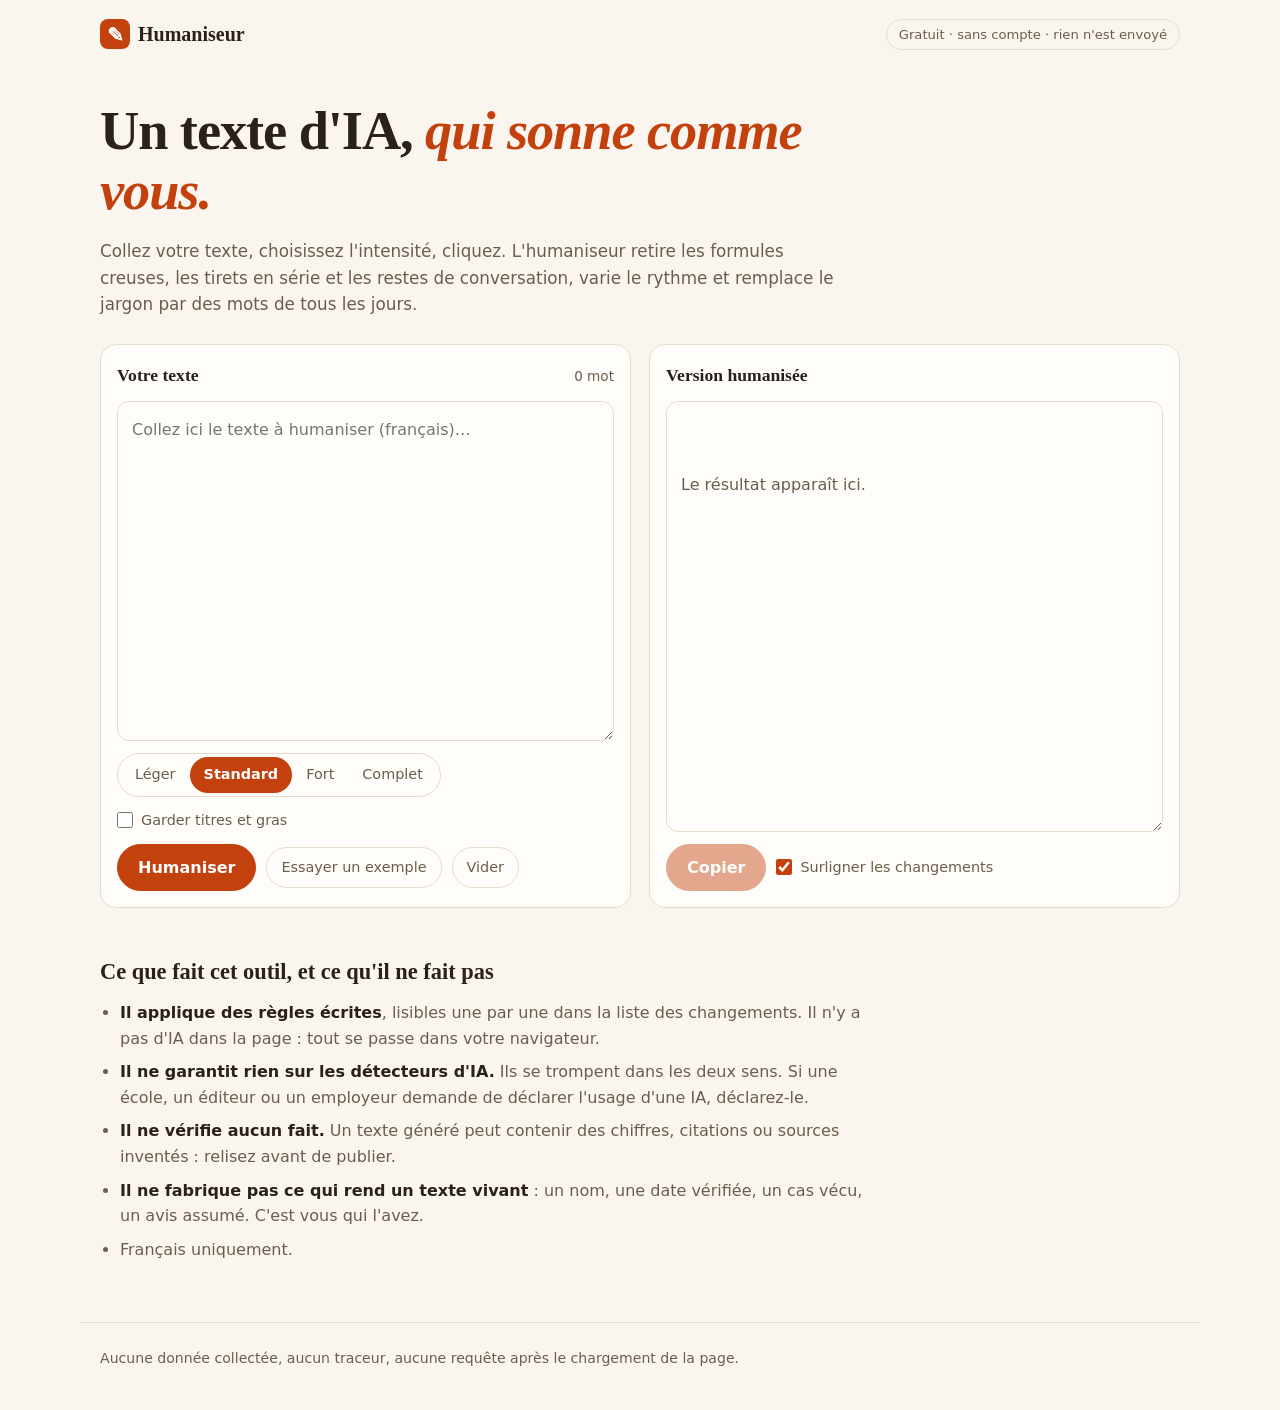
==== index.html @ 80a45245 "Humaniseur de texte : site autonome Co-Authored-By: Claude Sonnet 5.5 <noreply@anthropic.com> Claude" ====
<!DOCTYPE html>
<html lang="fr">
<head>
<meta charset="utf-8">
<meta name="viewport" content="width=device-width, initial-scale=1">
<title>Humaniseur de texte — rend un texte d'IA plus naturel</title>
<meta name="description" content="Collez un texte écrit par une IA et obtenez une version plus naturelle : formules creuses, tirets, rythme, vocabulaire. Gratuit, sans compte, rien n'est envoyé.">
<meta name="color-scheme" content="light dark">
<link rel="icon" href="data:image/svg+xml,%3Csvg xmlns='http://www.w3.org/2000/svg' viewBox='0 0 32 32'%3E%3Crect width='32' height='32' rx='8' fill='%23c2410c'/%3E%3Cpath d='M9 23l1-4 9-9a2 2 0 0 1 3 3l-9 9z' fill='none' stroke='%23fff' stroke-width='2' stroke-linejoin='round'/%3E%3C/svg%3E">
<link rel="stylesheet" href="style.css">
</head>
<body>
<header class="haut">
  <span class="logo"><i aria-hidden="true">✎</i> Humaniseur</span>
  <span class="badge">Gratuit · sans compte · rien n'est envoyé</span>
</header>

<main>
  <section class="intro">
    <h1>Un texte d'IA, <em>qui sonne comme vous.</em></h1>
    <p>Collez votre texte, choisissez l'intensité, cliquez. L'humaniseur retire les formules creuses,
       les tirets en série et les restes de conversation, varie le rythme et remplace le jargon par des mots de tous les jours.</p>
  </section>

  <section class="atelier" aria-label="Atelier">
    <div class="volet">
      <div class="volet-tete">
        <label for="entree">Votre texte</label>
        <span class="compte" id="compte-entree">0 mot</span>
      </div>
      <textarea id="entree" spellcheck="false" placeholder="Collez ici le texte à humaniser (français)…"></textarea>
      <div class="commandes">
        <div class="segments" role="radiogroup" aria-label="Intensité">
          <label><input type="radio" name="niveau" value="leger"><span>Léger</span></label>
          <label><input type="radio" name="niveau" value="standard" checked><span>Standard</span></label>
          <label><input type="radio" name="niveau" value="fort"><span>Fort</span></label>
          <label><input type="radio" name="niveau" value="complet"><span>Complet</span></label>
        </div>
        <label class="case"><input type="checkbox" id="forme"><span>Garder titres et gras</span></label>
      </div>
      <div class="actions">
        <button type="button" class="principal" id="go">Humaniser</button>
        <button type="button" class="discret" id="exemple">Essayer un exemple</button>
        <button type="button" class="discret" id="vider">Vider</button>
      </div>
    </div>

    <div class="volet sortie-volet" id="volet-sortie" aria-live="polite">
      <div class="volet-tete">
        <h2 id="titre-sortie">Version humanisée</h2>
        <span class="compte" id="compte-sortie"></span>
      </div>
      <div id="sortie" class="sortie" tabindex="0" aria-labelledby="titre-sortie">
        <p class="vide">Le résultat apparaît ici.</p>
      </div>
      <div class="actions">
        <button type="button" class="principal" id="copier" disabled>Copier</button>
        <label class="case"><input type="checkbox" id="surligner" checked><span>Surligner les changements</span></label>
      </div>
    </div>
  </section>

  <section id="details" hidden>
    <ul class="chiffres" id="chiffres"></ul>
    <h2 id="titre-modifs" class="titre-section">Changements</h2>
    <p class="aide">Décochez un changement pour le refuser : le texte se met à jour.</p>
    <div id="modifs"></div>
    <div id="signaux-bloc" hidden>
      <h2 class="titre-section">Ce que seul vous pouvez ajouter</h2>
      <p class="aide">Repéré, mais pas réécrit : il y faut du fond que l'outil n'a pas.</p>
      <div id="signaux" class="signaux"></div>
    </div>
  </section>

  <section class="honnete">
    <h2>Ce que fait cet outil, et ce qu'il ne fait pas</h2>
    <ul>
      <li><b>Il applique des règles écrites</b>, lisibles une par une dans la liste des changements. Il n'y a pas d'IA dans la page : tout se passe dans votre navigateur.</li>
      <li><b>Il ne garantit rien sur les détecteurs d'IA.</b> Ils se trompent dans les deux sens. Si une école, un éditeur ou un employeur demande de déclarer l'usage d'une IA, déclarez-le.</li>
      <li><b>Il ne vérifie aucun fait.</b> Un texte généré peut contenir des chiffres, citations ou sources inventés : relisez avant de publier.</li>
      <li><b>Il ne fabrique pas ce qui rend un texte vivant</b> : un nom, une date vérifiée, un cas vécu, un avis assumé. C'est vous qui l'avez.</li>
      <li>Français uniquement.</li>
    </ul>
  </section>
</main>

<footer class="pied">
  <p>Aucune donnée collectée, aucun traceur, aucune requête après le chargement de la page.</p>
</footer>
<script src="moteur.js"></script>
<script src="app.js"></script>
</body>
</html>
---- style.css ----
:root {
  --fond: #faf6ef; --carte: #fffdf9; --bord: #e6dccb; --texte: #2a2118; --doux: #6b5d4d;
  --accent: #c2410c; --accent-fonce: #9a3412; --encre-accent: #ffffff; --surlign: #fde5c8;
  --ok: #2f6f3e; --ko: #a32a1f;
  --serif: "Iowan Old Style", "Palatino Linotype", Palatino, Georgia, "Times New Roman", serif;
  --sans: ui-sans-serif, system-ui, -apple-system, "Segoe UI", Roboto, Arial, sans-serif;
}
@media (prefers-color-scheme: dark) {
  :root { --fond: #17130f; --carte: #1f1a14; --bord: #3a3026; --texte: #f1e9dd; --doux: #b3a592;
    --accent: #f08a4b; --accent-fonce: #f6a56f; --encre-accent: #1b1007; --surlign: #4a2e17; --ok: #7fcf91; --ko: #f28b82; }
}
* { box-sizing: border-box; margin: 0; }
[hidden] { display: none !important; }
body { background: var(--fond); color: var(--texte); font: 16px/1.6 var(--sans); }
.haut { max-width: 1120px; margin: 0 auto; padding: 18px 20px; display: flex; justify-content: space-between; align-items: center; gap: 12px; flex-wrap: wrap; }
.logo { font-family: var(--serif); font-weight: 700; font-size: 1.25rem; display: flex; align-items: center; gap: 8px; }
.logo i { display: grid; place-items: center; width: 30px; height: 30px; border-radius: 8px; background: var(--accent); color: var(--encre-accent); font-style: normal; }
.badge { font-size: .82rem; color: var(--doux); border: 1px solid var(--bord); border-radius: 99px; padding: 4px 12px; }
main { max-width: 1120px; margin: 0 auto; padding: 0 20px 60px; }
.intro { padding: 34px 0 26px; max-width: 46rem; }
h1 { font-family: var(--serif); font-size: clamp(2rem, 5.4vw, 3.4rem); line-height: 1.1; letter-spacing: -.02em; }
h1 em { color: var(--accent); }
.intro p { margin-top: 16px; color: var(--doux); font-size: 1.05rem; }
.atelier { display: grid; grid-template-columns: repeat(2, minmax(0, 1fr)); gap: 18px; }
.volet { background: var(--carte); border: 1px solid var(--bord); border-radius: 16px; padding: 16px; display: flex; flex-direction: column; gap: 12px; min-width: 0; }
.volet-tete { display: flex; justify-content: space-between; align-items: baseline; gap: 10px; }
.volet-tete label, .volet-tete h2 { font-family: var(--serif); font-size: 1.1rem; font-weight: 700; }
.compte { color: var(--doux); font-size: .85rem; }
textarea, .sortie { width: 100%; min-height: 340px; flex: 1; font: inherit; line-height: 1.7; color: var(--texte); background: transparent; border: 1px solid var(--bord); border-radius: 12px; padding: 14px; resize: vertical; overflow-wrap: break-word; }
.sortie { white-space: pre-wrap; overflow: auto; max-height: 520px; }
textarea:focus-visible, .sortie:focus-visible, button:focus-visible, input:focus-visible + span { outline: 2px solid var(--accent); outline-offset: 2px; }
.vide { color: var(--doux); white-space: normal; }
mark { background: var(--surlign); color: inherit; border-radius: 4px; padding: 0 2px; }
.commandes { display: flex; flex-wrap: wrap; gap: 12px; align-items: center; justify-content: space-between; }
.segments { display: inline-flex; border: 1px solid var(--bord); border-radius: 99px; padding: 3px; flex-wrap: wrap; }
.segments label { cursor: pointer; }
.segments input { position: absolute; opacity: 0; pointer-events: none; }
.segments span { display: block; padding: 6px 14px; border-radius: 99px; font-size: .9rem; color: var(--doux); }
.segments input:checked + span { background: var(--accent); color: var(--encre-accent); font-weight: 600; }
.segments input:focus-visible + span { outline: 2px solid var(--accent); outline-offset: 2px; }
.case { display: inline-flex; gap: 8px; align-items: center; font-size: .9rem; color: var(--doux); cursor: pointer; }
.case input { accent-color: var(--accent); width: 16px; height: 16px; }
.actions { display: flex; flex-wrap: wrap; gap: 10px; align-items: center; }
button { font: inherit; cursor: pointer; border-radius: 99px; padding: 10px 20px; border: 1px solid var(--bord); background: transparent; color: var(--texte); }
button.principal { background: var(--accent); border-color: var(--accent); color: var(--encre-accent); font-weight: 700; }
button.principal:hover:not(:disabled) { background: var(--accent-fonce); border-color: var(--accent-fonce); }
button:disabled { opacity: .45; cursor: not-allowed; }
button.discret { color: var(--doux); padding: 8px 14px; font-size: .9rem; }
button.discret:hover { color: var(--texte); border-color: var(--doux); }
#details { margin-top: 34px; }
.chiffres { list-style: none; padding: 0; display: grid; grid-template-columns: repeat(auto-fill, minmax(210px, 1fr)); gap: 10px; }
.chiffres li { background: var(--carte); border: 1px solid var(--bord); border-radius: 12px; padding: 12px 14px; display: grid; gap: 2px; }
.chiffres small { color: var(--doux); font-size: .8rem; }
.chiffres b { font-family: var(--serif); font-size: 1.3rem; }
.titre-section { font-family: var(--serif); font-size: 1.4rem; margin-top: 30px; }
.aide { color: var(--doux); font-size: .92rem; margin: 4px 0 12px; }
details.groupe { background: var(--carte); border: 1px solid var(--bord); border-radius: 12px; margin-bottom: 10px; }
details.groupe summary { cursor: pointer; padding: 12px 14px; font-weight: 600; display: flex; gap: 10px; align-items: center; }
details.groupe summary span { font-size: .78rem; background: var(--surlign); border-radius: 99px; padding: 1px 9px; }
details.groupe ul { list-style: none; padding: 0 0 6px; }
details.groupe li { padding: 10px 14px; border-top: 1px solid var(--bord); display: grid; gap: 3px; }
details.groupe label { display: flex; gap: 10px; align-items: flex-start; cursor: pointer; overflow-wrap: anywhere; }
details.groupe input { accent-color: var(--accent); width: 16px; height: 16px; margin-top: .3em; flex: none; }
del { color: var(--ko); } ins { color: var(--ok); text-decoration: none; font-weight: 600; }
.pourquoi { padding-left: 26px; font-size: .82rem; color: var(--doux); }
.signaux { display: grid; grid-template-columns: repeat(auto-fill, minmax(260px, 1fr)); gap: 12px; }
.signaux article { background: var(--carte); border: 1px solid var(--bord); border-left: 4px solid var(--accent); border-radius: 12px; padding: 12px 14px; }
.signaux h3 { font-size: .98rem; } .signaux blockquote { font-style: italic; color: var(--doux); font-size: .88rem; margin: 6px 0; }
.signaux p { font-size: .9rem; color: var(--doux); }
.honnete { margin-top: 46px; max-width: 48rem; }
.honnete h2 { font-family: var(--serif); font-size: 1.4rem; margin-bottom: 10px; }
.honnete ul { padding-left: 20px; display: grid; gap: 8px; color: var(--doux); }
.honnete b { color: var(--texte); }
.pied { max-width: 1120px; margin: 0 auto; padding: 24px 20px 40px; color: var(--doux); font-size: .88rem; border-top: 1px solid var(--bord); }
@media (max-width: 820px) { .atelier { grid-template-columns: minmax(0, 1fr); } textarea, .sortie { min-height: 220px; } }
@media (prefers-reduced-motion: reduce) { * { transition: none !important; } }
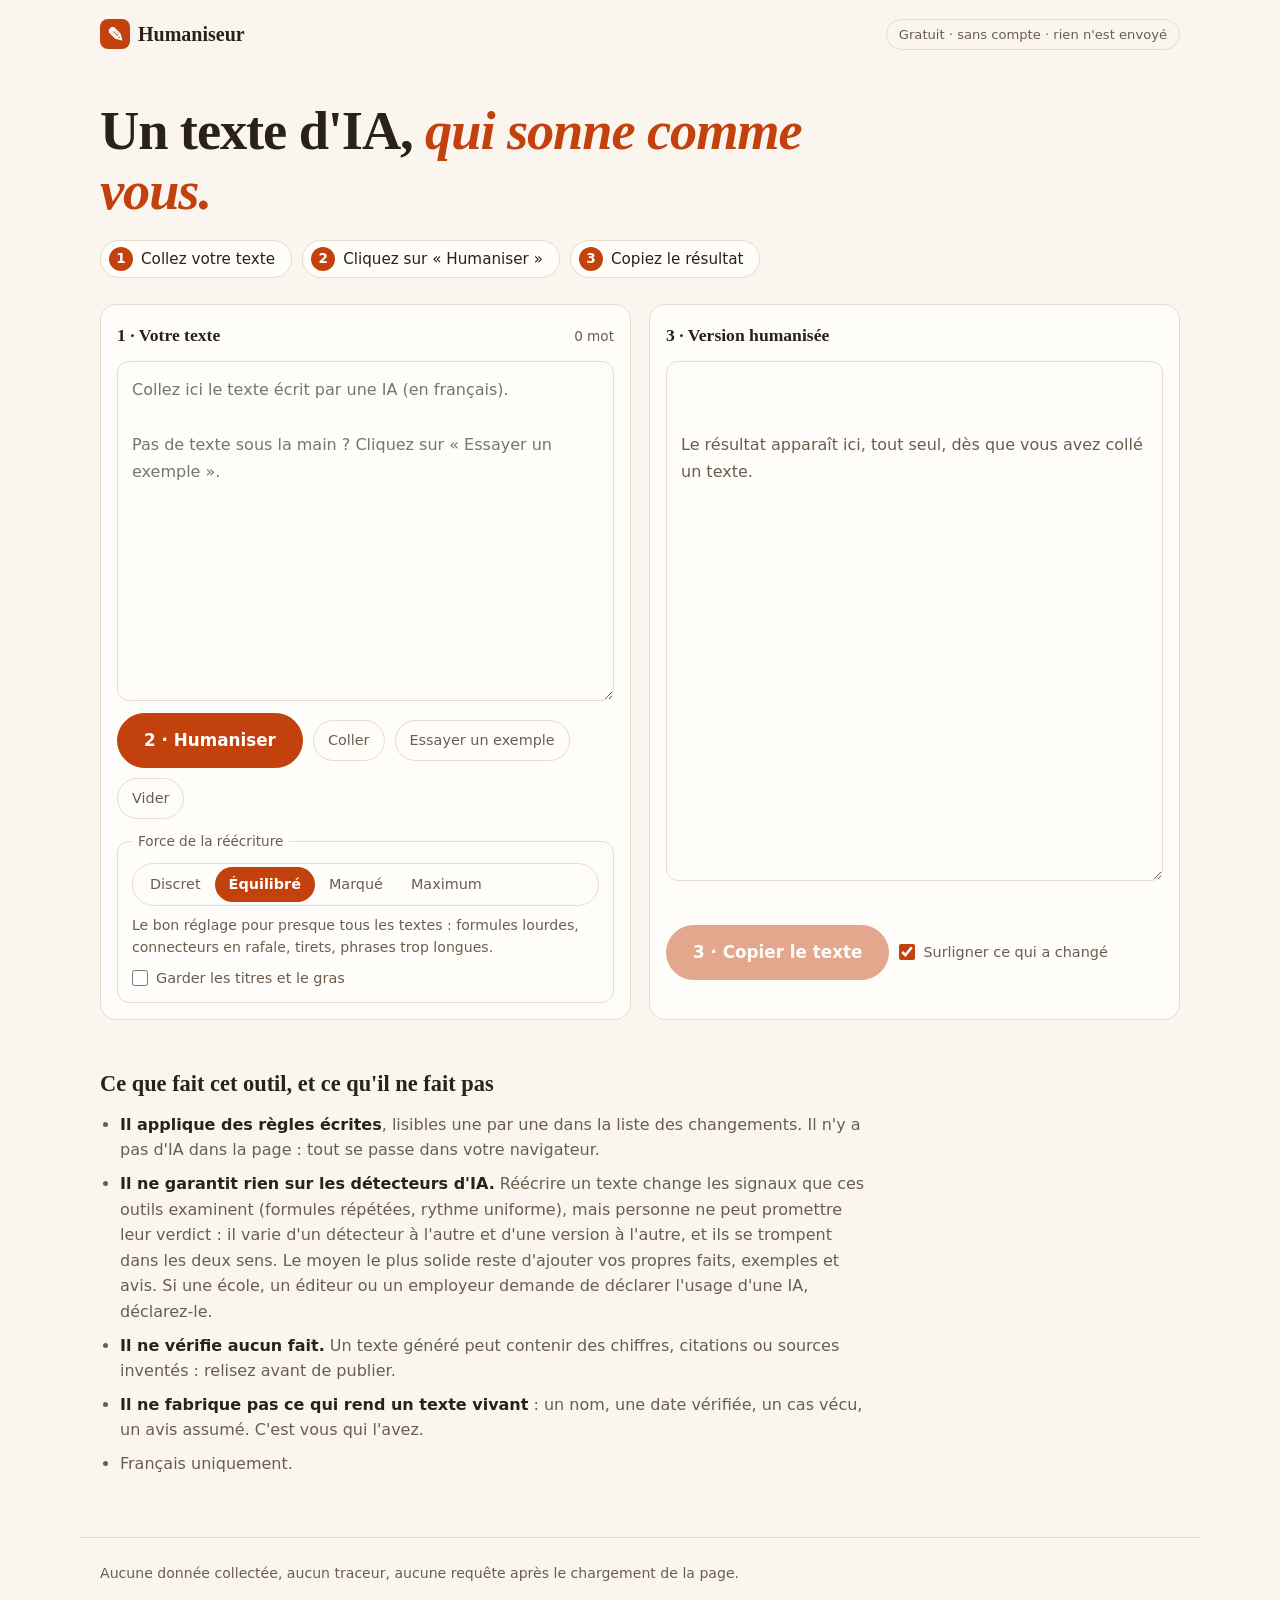
==== commit fc8bf363: "Parcours en trois gestes : coller, humaniser, copier Résultat automatique au collage et après une pa" ====
--- a/index.html
+++ b/index.html
@@ -18,65 +18,72 @@
 <main>
   <section class="intro">
     <h1>Un texte d'IA, <em>qui sonne comme vous.</em></h1>
-    <p>Collez votre texte, choisissez l'intensité, cliquez. L'humaniseur retire les formules creuses,
-       les tirets en série et les restes de conversation, varie le rythme et remplace le jargon par des mots de tous les jours.</p>
+    <ol class="etapes" aria-label="Mode d'emploi">
+      <li><b>1</b> Collez votre texte</li>
+      <li><b>2</b> Cliquez sur « Humaniser »</li>
+      <li><b>3</b> Copiez le résultat</li>
+    </ol>
   </section>
 
   <section class="atelier" aria-label="Atelier">
     <div class="volet">
       <div class="volet-tete">
-        <label for="entree">Votre texte</label>
+        <label for="entree">1 · Votre texte</label>
         <span class="compte" id="compte-entree">0 mot</span>
       </div>
-      <textarea id="entree" spellcheck="false" placeholder="Collez ici le texte à humaniser (français)…"></textarea>
-      <div class="commandes">
-        <div class="segments" role="radiogroup" aria-label="Intensité">
-          <label><input type="radio" name="niveau" value="leger"><span>Léger</span></label>
-          <label><input type="radio" name="niveau" value="standard" checked><span>Standard</span></label>
-          <label><input type="radio" name="niveau" value="fort"><span>Fort</span></label>
-          <label><input type="radio" name="niveau" value="complet"><span>Complet</span></label>
-        </div>
-        <label class="case"><input type="checkbox" id="forme"><span>Garder titres et gras</span></label>
-      </div>
+      <textarea id="entree" spellcheck="false" placeholder="Collez ici le texte écrit par une IA (en français).&#10;&#10;Pas de texte sous la main ? Cliquez sur « Essayer un exemple »."></textarea>
       <div class="actions">
-        <button type="button" class="principal" id="go">Humaniser</button>
+        <button type="button" class="principal gros" id="go">2 · Humaniser</button>
+        <button type="button" class="discret" id="coller">Coller</button>
         <button type="button" class="discret" id="exemple">Essayer un exemple</button>
         <button type="button" class="discret" id="vider">Vider</button>
       </div>
+      <fieldset class="force">
+        <legend>Force de la réécriture</legend>
+        <div class="segments" role="radiogroup" aria-label="Force de la réécriture">
+          <label><input type="radio" name="niveau" value="leger"><span>Discret</span></label>
+          <label><input type="radio" name="niveau" value="standard" checked><span>Équilibré</span></label>
+          <label><input type="radio" name="niveau" value="fort"><span>Marqué</span></label>
+          <label><input type="radio" name="niveau" value="complet"><span>Maximum</span></label>
+        </div>
+        <p class="legende" id="legende-force"></p>
+        <label class="case"><input type="checkbox" id="forme"><span>Garder les titres et le gras</span></label>
+      </fieldset>
     </div>
 
     <div class="volet sortie-volet" id="volet-sortie" aria-live="polite">
       <div class="volet-tete">
-        <h2 id="titre-sortie">Version humanisée</h2>
+        <h2 id="titre-sortie">3 · Version humanisée</h2>
         <span class="compte" id="compte-sortie"></span>
       </div>
       <div id="sortie" class="sortie" tabindex="0" aria-labelledby="titre-sortie">
-        <p class="vide">Le résultat apparaît ici.</p>
+        <p class="vide">Le résultat apparaît ici, tout seul, dès que vous avez collé un texte.</p>
       </div>
+      <p class="resume" id="resume"></p>
       <div class="actions">
-        <button type="button" class="principal" id="copier" disabled>Copier</button>
-        <label class="case"><input type="checkbox" id="surligner" checked><span>Surligner les changements</span></label>
+        <button type="button" class="principal gros" id="copier" disabled>3 · Copier le texte</button>
+        <label class="case"><input type="checkbox" id="surligner" checked><span>Surligner ce qui a changé</span></label>
       </div>
     </div>
   </section>
 
-  <section id="details" hidden>
+  <details id="details" class="plus" hidden>
+    <summary id="titre-modifs">Voir ce qui a changé</summary>
+    <p class="aide">Un changement ne vous plaît pas ? Décochez-le : le texte se met à jour.</p>
+    <div id="modifs"></div>
     <ul class="chiffres" id="chiffres"></ul>
-    <h2 id="titre-modifs" class="titre-section">Changements</h2>
-    <p class="aide">Décochez un changement pour le refuser : le texte se met à jour.</p>
-    <div id="modifs"></div>
     <div id="signaux-bloc" hidden>
-      <h2 class="titre-section">Ce que seul vous pouvez ajouter</h2>
-      <p class="aide">Repéré, mais pas réécrit : il y faut du fond que l'outil n'a pas.</p>
+      <h2 class="titre-section">À ajouter vous-même</h2>
+      <p class="aide">Repéré mais pas réécrit : il y faut du fond que l'outil n'a pas.</p>
       <div id="signaux" class="signaux"></div>
     </div>
-  </section>
+  </details>
 
   <section class="honnete">
     <h2>Ce que fait cet outil, et ce qu'il ne fait pas</h2>
     <ul>
       <li><b>Il applique des règles écrites</b>, lisibles une par une dans la liste des changements. Il n'y a pas d'IA dans la page : tout se passe dans votre navigateur.</li>
-      <li><b>Il ne garantit rien sur les détecteurs d'IA.</b> Ils se trompent dans les deux sens. Si une école, un éditeur ou un employeur demande de déclarer l'usage d'une IA, déclarez-le.</li>
+      <li><b>Il ne garantit rien sur les détecteurs d'IA.</b> Réécrire un texte change les signaux que ces outils examinent (formules répétées, rythme uniforme), mais personne ne peut promettre leur verdict : il varie d'un détecteur à l'autre et d'une version à l'autre, et ils se trompent dans les deux sens. Le moyen le plus solide reste d'ajouter vos propres faits, exemples et avis. Si une école, un éditeur ou un employeur demande de déclarer l'usage d'une IA, déclarez-le.</li>
       <li><b>Il ne vérifie aucun fait.</b> Un texte généré peut contenir des chiffres, citations ou sources inventés : relisez avant de publier.</li>
       <li><b>Il ne fabrique pas ce qui rend un texte vivant</b> : un nom, une date vérifiée, un cas vécu, un avis assumé. C'est vous qui l'avez.</li>
       <li>Français uniquement.</li>
--- a/style.css
+++ b/style.css
@@ -74,3 +74,15 @@
 .pied { max-width: 1120px; margin: 0 auto; padding: 24px 20px 40px; color: var(--doux); font-size: .88rem; border-top: 1px solid var(--bord); }
 @media (max-width: 820px) { .atelier { grid-template-columns: minmax(0, 1fr); } textarea, .sortie { min-height: 220px; } }
 @media (prefers-reduced-motion: reduce) { * { transition: none !important; } }
+
+.etapes { list-style: none; padding: 0; margin-top: 18px; display: flex; flex-wrap: wrap; gap: 10px; }
+.etapes li { display: flex; align-items: center; gap: 8px; background: var(--carte); border: 1px solid var(--bord); border-radius: 99px; padding: 6px 16px 6px 8px; font-size: .95rem; }
+.etapes b { display: grid; place-items: center; width: 24px; height: 24px; border-radius: 50%; background: var(--accent); color: var(--encre-accent); font-size: .85rem; }
+button.gros { padding: 13px 26px; font-size: 1.05rem; }
+.force { border: 1px solid var(--bord); border-radius: 12px; padding: 10px 14px 12px; display: grid; gap: 8px; min-width: 0; }
+.force legend { padding: 0 6px; font-size: .85rem; color: var(--doux); }
+.legende { font-size: .88rem; color: var(--doux); min-height: 1.4em; }
+.resume { font-size: .88rem; color: var(--doux); min-height: 1.4em; }
+details.plus { margin-top: 26px; background: var(--carte); border: 1px solid var(--bord); border-radius: 14px; padding: 4px 16px 16px; }
+details.plus > summary { cursor: pointer; padding: 12px 0; font-weight: 700; font-family: var(--serif); font-size: 1.1rem; }
+details.plus .chiffres { margin-top: 16px; }
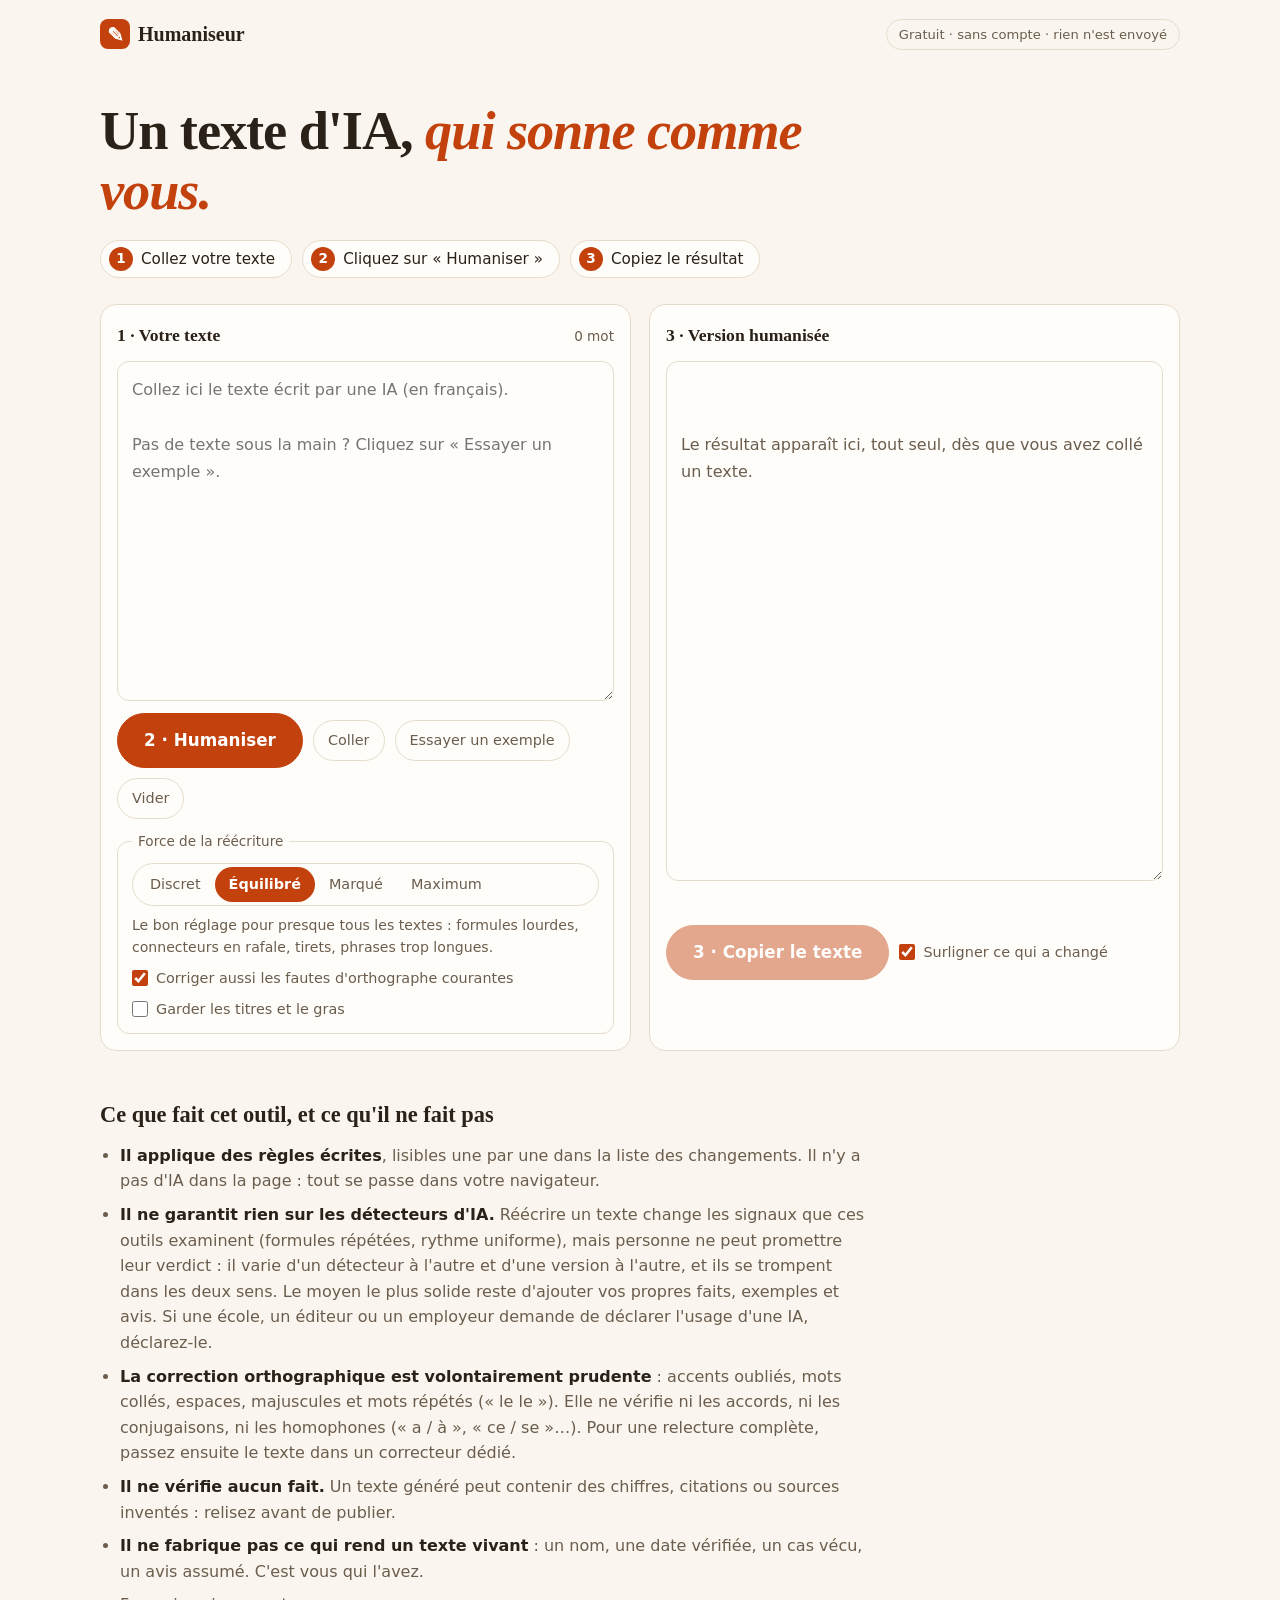
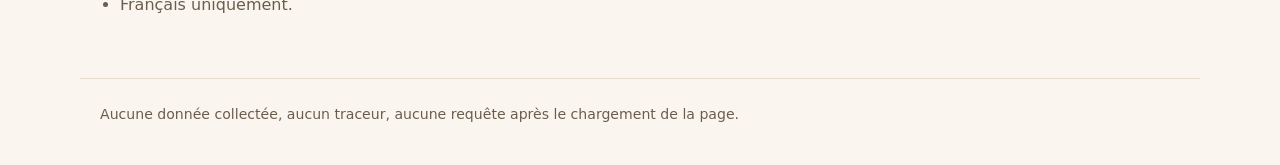
==== commit e2a0dcf1: "Corrige aussi les fautes d'orthographe courantes Option cochée par défaut : accents oubliés, mots co" ====
--- a/index.html
+++ b/index.html
@@ -47,6 +47,7 @@
           <label><input type="radio" name="niveau" value="complet"><span>Maximum</span></label>
         </div>
         <p class="legende" id="legende-force"></p>
+        <label class="case"><input type="checkbox" id="corriger" checked><span>Corriger aussi les fautes d'orthographe courantes</span></label>
         <label class="case"><input type="checkbox" id="forme"><span>Garder les titres et le gras</span></label>
       </fieldset>
     </div>
@@ -84,6 +85,7 @@
     <ul>
       <li><b>Il applique des règles écrites</b>, lisibles une par une dans la liste des changements. Il n'y a pas d'IA dans la page : tout se passe dans votre navigateur.</li>
       <li><b>Il ne garantit rien sur les détecteurs d'IA.</b> Réécrire un texte change les signaux que ces outils examinent (formules répétées, rythme uniforme), mais personne ne peut promettre leur verdict : il varie d'un détecteur à l'autre et d'une version à l'autre, et ils se trompent dans les deux sens. Le moyen le plus solide reste d'ajouter vos propres faits, exemples et avis. Si une école, un éditeur ou un employeur demande de déclarer l'usage d'une IA, déclarez-le.</li>
+      <li><b>La correction orthographique est volontairement prudente</b> : accents oubliés, mots collés, espaces, majuscules et mots répétés (« le le »). Elle ne vérifie ni les accords, ni les conjugaisons, ni les homophones (« a / à », « ce / se »…). Pour une relecture complète, passez ensuite le texte dans un correcteur dédié.</li>
       <li><b>Il ne vérifie aucun fait.</b> Un texte généré peut contenir des chiffres, citations ou sources inventés : relisez avant de publier.</li>
       <li><b>Il ne fabrique pas ce qui rend un texte vivant</b> : un nom, une date vérifiée, un cas vécu, un avis assumé. C'est vous qui l'avez.</li>
       <li>Français uniquement.</li>
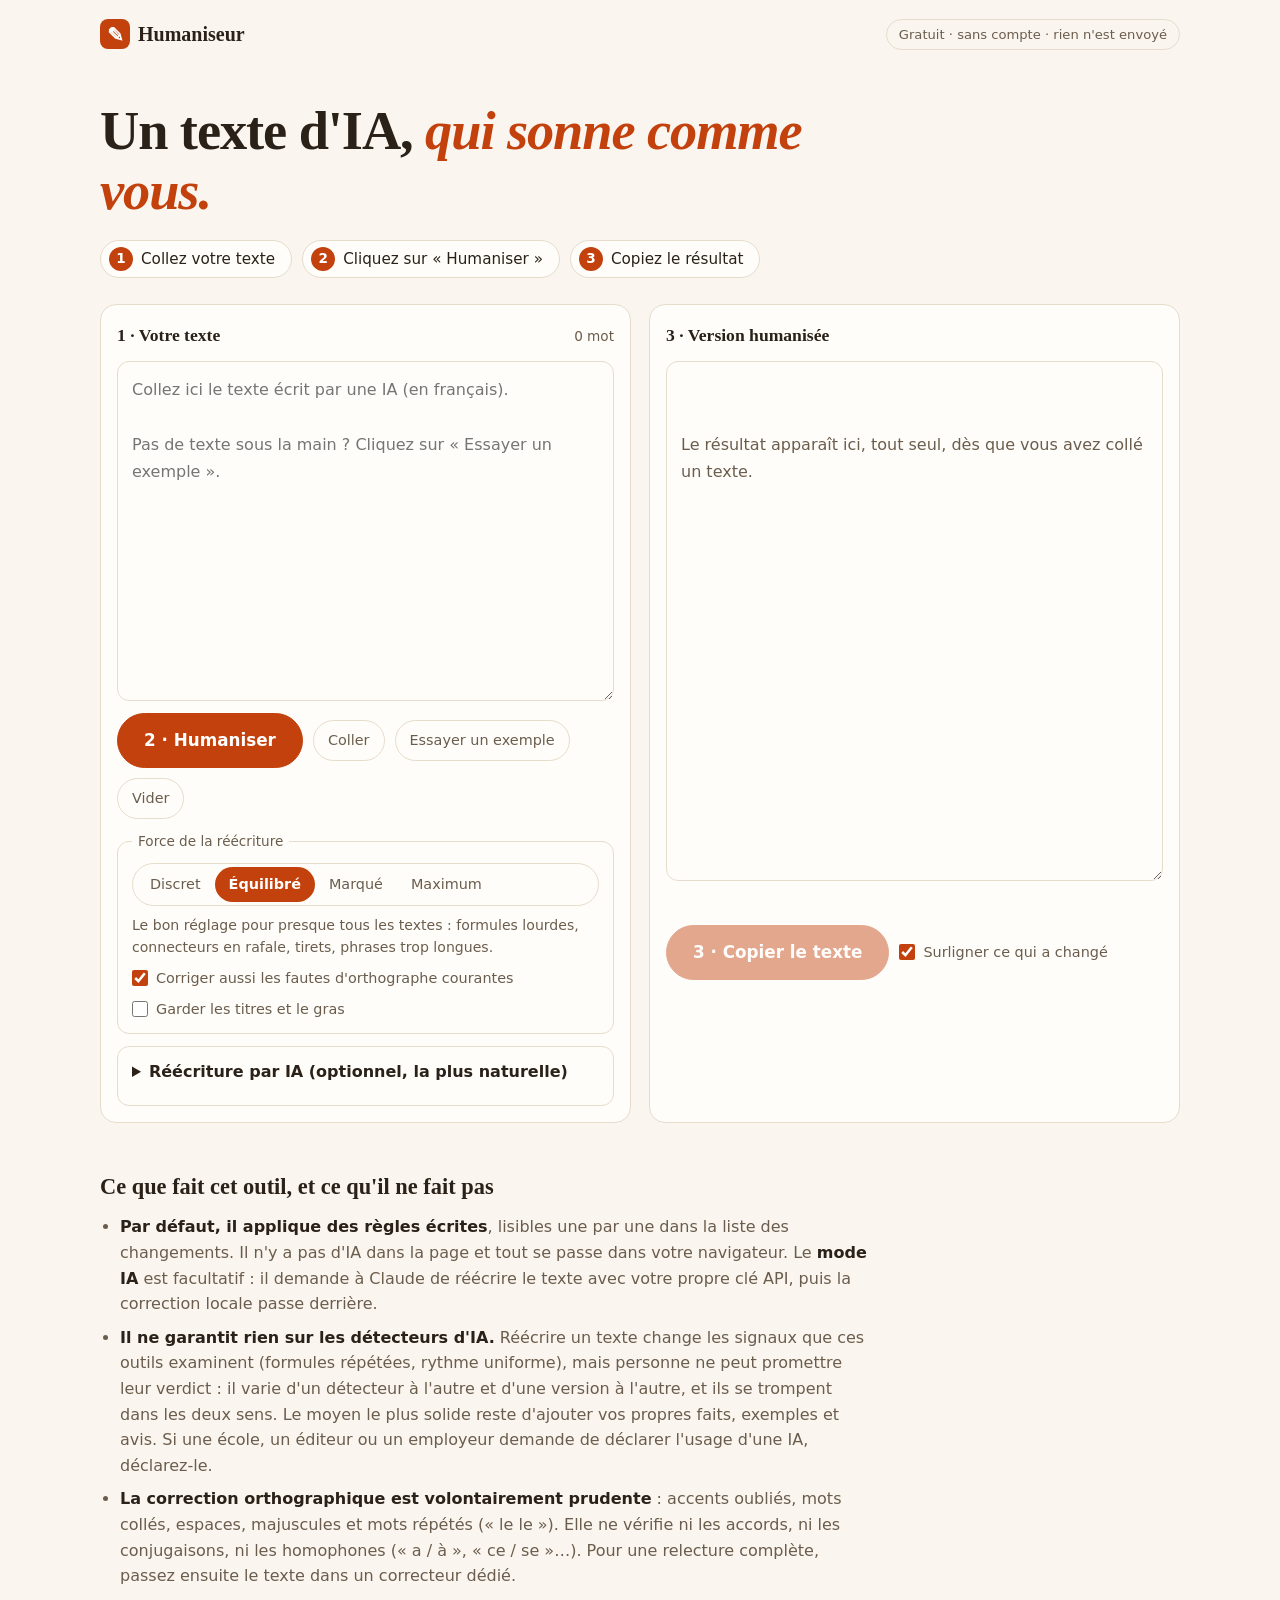
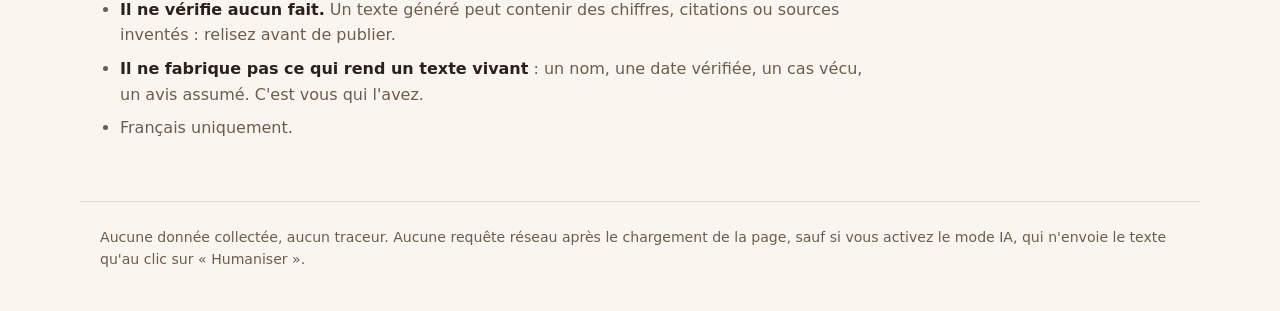
==== commit bb97423e: "Ajoute le mode IA facultatif (réécriture par Claude) Appel direct depuis le navigateur avec la clé d" ====
--- a/index.html
+++ b/index.html
@@ -6,6 +6,7 @@
 <title>Humaniseur de texte — rend un texte d'IA plus naturel</title>
 <meta name="description" content="Collez un texte écrit par une IA et obtenez une version plus naturelle : formules creuses, tirets, rythme, vocabulaire. Gratuit, sans compte, rien n'est envoyé.">
 <meta name="color-scheme" content="light dark">
+<meta http-equiv="Content-Security-Policy" content="default-src 'none'; script-src 'self'; style-src 'self'; img-src data:; connect-src https://api.anthropic.com; base-uri 'none'; form-action 'none'">
 <link rel="icon" href="data:image/svg+xml,%3Csvg xmlns='http://www.w3.org/2000/svg' viewBox='0 0 32 32'%3E%3Crect width='32' height='32' rx='8' fill='%23c2410c'/%3E%3Cpath d='M9 23l1-4 9-9a2 2 0 0 1 3 3l-9 9z' fill='none' stroke='%23fff' stroke-width='2' stroke-linejoin='round'/%3E%3C/svg%3E">
 <link rel="stylesheet" href="style.css">
 </head>
@@ -50,6 +51,24 @@
         <label class="case"><input type="checkbox" id="corriger" checked><span>Corriger aussi les fautes d'orthographe courantes</span></label>
         <label class="case"><input type="checkbox" id="forme"><span>Garder les titres et le gras</span></label>
       </fieldset>
+      <details class="ia" id="bloc-ia">
+        <summary>Réécriture par IA (optionnel, la plus naturelle)</summary>
+        <label class="case"><input type="checkbox" id="ia-actif"><span>Réécrire avec Claude</span></label>
+        <div id="ia-reglages" hidden>
+          <label class="champ">Votre clé API Anthropic
+            <input type="password" id="ia-cle" autocomplete="off" spellcheck="false" placeholder="sk-ant-…">
+          </label>
+          <label class="case"><input type="checkbox" id="ia-retenir"><span>Retenir la clé sur cet appareil</span></label>
+          <label class="champ">Modèle
+            <select id="ia-modele"><option value="opus">Claude Opus 5.5 — qualité maximale</option><option value="sonnet">Claude Sonnet 5.5 — plus économique</option></select>
+          </label>
+          <label class="champ">Style
+            <select id="ia-style"><option value="naturel">Naturel</option><option value="pro">Professionnel</option><option value="decontracte">Décontracté</option></select>
+          </label>
+          <p class="legende">Le texte est envoyé à Anthropic <b>uniquement quand vous cliquez sur « Humaniser »</b>, avec votre clé, et l'appel est facturé sur votre compte Anthropic. Votre clé ne va nulle part ailleurs. N'utilisez pas ce mode sur un ordinateur partagé, et créez une clé avec une limite de dépense. Limite : 4 000 mots par texte.</p>
+        </div>
+        <p class="etat-ia" id="ia-etat" role="status" aria-live="polite"></p>
+      </details>
     </div>
 
     <div class="volet sortie-volet" id="volet-sortie" aria-live="polite">
@@ -83,7 +102,7 @@
   <section class="honnete">
     <h2>Ce que fait cet outil, et ce qu'il ne fait pas</h2>
     <ul>
-      <li><b>Il applique des règles écrites</b>, lisibles une par une dans la liste des changements. Il n'y a pas d'IA dans la page : tout se passe dans votre navigateur.</li>
+      <li><b>Par défaut, il applique des règles écrites</b>, lisibles une par une dans la liste des changements. Il n'y a pas d'IA dans la page et tout se passe dans votre navigateur. Le <b>mode IA</b> est facultatif : il demande à Claude de réécrire le texte avec votre propre clé API, puis la correction locale passe derrière.</li>
       <li><b>Il ne garantit rien sur les détecteurs d'IA.</b> Réécrire un texte change les signaux que ces outils examinent (formules répétées, rythme uniforme), mais personne ne peut promettre leur verdict : il varie d'un détecteur à l'autre et d'une version à l'autre, et ils se trompent dans les deux sens. Le moyen le plus solide reste d'ajouter vos propres faits, exemples et avis. Si une école, un éditeur ou un employeur demande de déclarer l'usage d'une IA, déclarez-le.</li>
       <li><b>La correction orthographique est volontairement prudente</b> : accents oubliés, mots collés, espaces, majuscules et mots répétés (« le le »). Elle ne vérifie ni les accords, ni les conjugaisons, ni les homophones (« a / à », « ce / se »…). Pour une relecture complète, passez ensuite le texte dans un correcteur dédié.</li>
       <li><b>Il ne vérifie aucun fait.</b> Un texte généré peut contenir des chiffres, citations ou sources inventés : relisez avant de publier.</li>
@@ -94,9 +113,10 @@
 </main>
 
 <footer class="pied">
-  <p>Aucune donnée collectée, aucun traceur, aucune requête après le chargement de la page.</p>
+  <p>Aucune donnée collectée, aucun traceur. Aucune requête réseau après le chargement de la page, sauf si vous activez le mode IA, qui n'envoie le texte qu'au clic sur « Humaniser ».</p>
 </footer>
 <script src="moteur.js"></script>
+<script src="ia.js"></script>
 <script src="app.js"></script>
 </body>
 </html>
--- a/style.css
+++ b/style.css
@@ -83,6 +83,15 @@
 .force legend { padding: 0 6px; font-size: .85rem; color: var(--doux); }
 .legende { font-size: .88rem; color: var(--doux); min-height: 1.4em; }
 .resume { font-size: .88rem; color: var(--doux); min-height: 1.4em; }
+details.ia { border: 1px solid var(--bord); border-radius: 12px; padding: 4px 14px 12px; display: grid; gap: 10px; }
+details.ia > summary { cursor: pointer; padding: 8px 0; font-weight: 600; }
+.champ { display: grid; gap: 4px; font-size: .9rem; color: var(--doux); }
+.champ input, .champ select { font: inherit; color: var(--texte); background: transparent; border: 1px solid var(--bord); border-radius: 10px; padding: 9px 12px; min-width: 0; }
+.champ select option { background: var(--carte); color: var(--texte); }
+.champ input:focus-visible, .champ select:focus-visible { outline: 2px solid var(--accent); outline-offset: 2px; }
+#ia-reglages { display: grid; gap: 10px; }
+.etat-ia { font-size: .9rem; min-height: 1.3em; color: var(--doux); }
+.etat-ia.erreur { color: var(--ko); font-weight: 600; }
 details.plus { margin-top: 26px; background: var(--carte); border: 1px solid var(--bord); border-radius: 14px; padding: 4px 16px 16px; }
 details.plus > summary { cursor: pointer; padding: 12px 0; font-weight: 700; font-family: var(--serif); font-size: 1.1rem; }
 details.plus .chiffres { margin-top: 16px; }
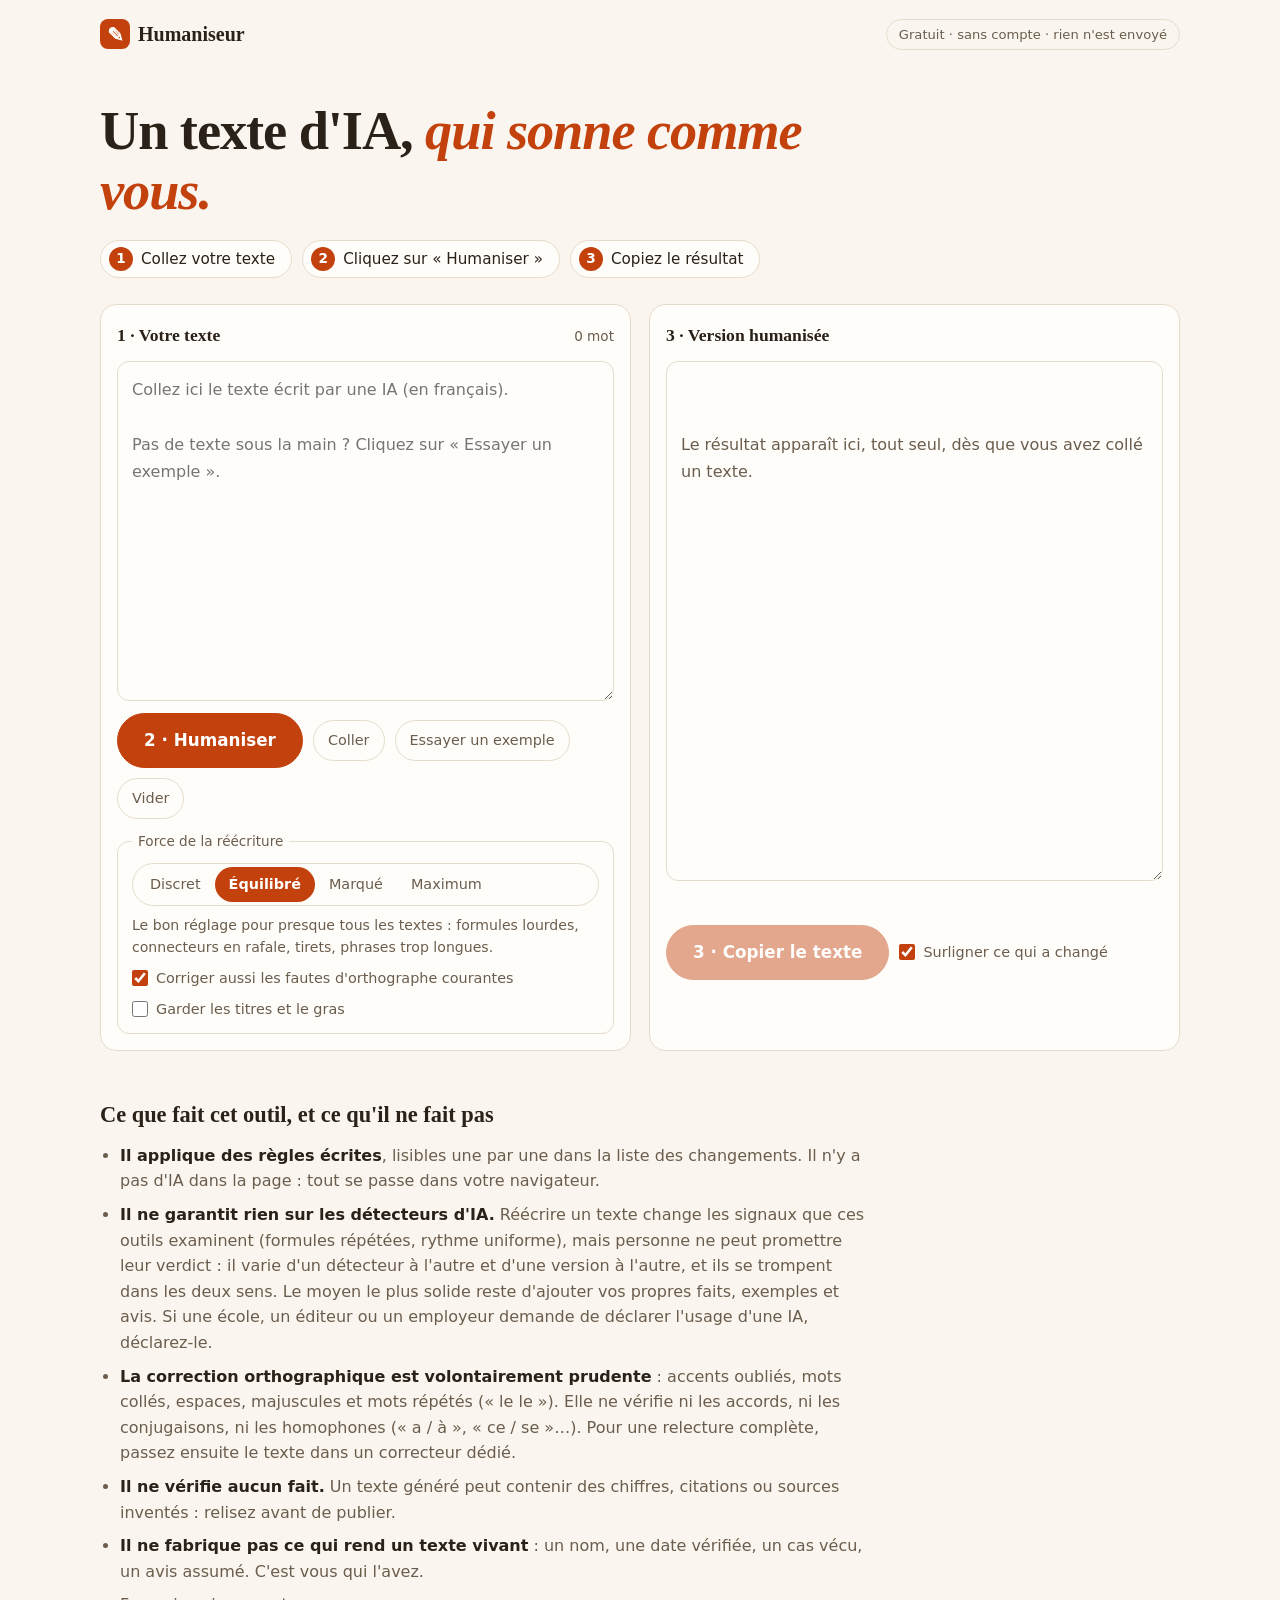
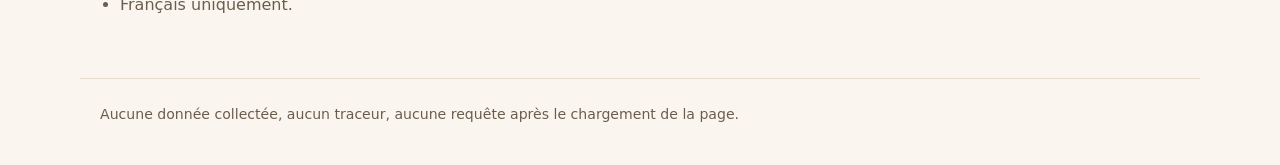
==== commit 6747e7ed: "Revert "Ajoute le mode IA facultatif (réécriture par Claude)" This reverts commit bb97423e9a2a3b43fc" ====
--- a/index.html
+++ b/index.html
@@ -6,7 +6,6 @@
 <title>Humaniseur de texte — rend un texte d'IA plus naturel</title>
 <meta name="description" content="Collez un texte écrit par une IA et obtenez une version plus naturelle : formules creuses, tirets, rythme, vocabulaire. Gratuit, sans compte, rien n'est envoyé.">
 <meta name="color-scheme" content="light dark">
-<meta http-equiv="Content-Security-Policy" content="default-src 'none'; script-src 'self'; style-src 'self'; img-src data:; connect-src https://api.anthropic.com; base-uri 'none'; form-action 'none'">
 <link rel="icon" href="data:image/svg+xml,%3Csvg xmlns='http://www.w3.org/2000/svg' viewBox='0 0 32 32'%3E%3Crect width='32' height='32' rx='8' fill='%23c2410c'/%3E%3Cpath d='M9 23l1-4 9-9a2 2 0 0 1 3 3l-9 9z' fill='none' stroke='%23fff' stroke-width='2' stroke-linejoin='round'/%3E%3C/svg%3E">
 <link rel="stylesheet" href="style.css">
 </head>
@@ -51,24 +50,6 @@
         <label class="case"><input type="checkbox" id="corriger" checked><span>Corriger aussi les fautes d'orthographe courantes</span></label>
         <label class="case"><input type="checkbox" id="forme"><span>Garder les titres et le gras</span></label>
       </fieldset>
-      <details class="ia" id="bloc-ia">
-        <summary>Réécriture par IA (optionnel, la plus naturelle)</summary>
-        <label class="case"><input type="checkbox" id="ia-actif"><span>Réécrire avec Claude</span></label>
-        <div id="ia-reglages" hidden>
-          <label class="champ">Votre clé API Anthropic
-            <input type="password" id="ia-cle" autocomplete="off" spellcheck="false" placeholder="sk-ant-…">
-          </label>
-          <label class="case"><input type="checkbox" id="ia-retenir"><span>Retenir la clé sur cet appareil</span></label>
-          <label class="champ">Modèle
-            <select id="ia-modele"><option value="opus">Claude Opus 5.5 — qualité maximale</option><option value="sonnet">Claude Sonnet 5.5 — plus économique</option></select>
-          </label>
-          <label class="champ">Style
-            <select id="ia-style"><option value="naturel">Naturel</option><option value="pro">Professionnel</option><option value="decontracte">Décontracté</option></select>
-          </label>
-          <p class="legende">Le texte est envoyé à Anthropic <b>uniquement quand vous cliquez sur « Humaniser »</b>, avec votre clé, et l'appel est facturé sur votre compte Anthropic. Votre clé ne va nulle part ailleurs. N'utilisez pas ce mode sur un ordinateur partagé, et créez une clé avec une limite de dépense. Limite : 4 000 mots par texte.</p>
-        </div>
-        <p class="etat-ia" id="ia-etat" role="status" aria-live="polite"></p>
-      </details>
     </div>
 
     <div class="volet sortie-volet" id="volet-sortie" aria-live="polite">
@@ -102,7 +83,7 @@
   <section class="honnete">
     <h2>Ce que fait cet outil, et ce qu'il ne fait pas</h2>
     <ul>
-      <li><b>Par défaut, il applique des règles écrites</b>, lisibles une par une dans la liste des changements. Il n'y a pas d'IA dans la page et tout se passe dans votre navigateur. Le <b>mode IA</b> est facultatif : il demande à Claude de réécrire le texte avec votre propre clé API, puis la correction locale passe derrière.</li>
+      <li><b>Il applique des règles écrites</b>, lisibles une par une dans la liste des changements. Il n'y a pas d'IA dans la page : tout se passe dans votre navigateur.</li>
       <li><b>Il ne garantit rien sur les détecteurs d'IA.</b> Réécrire un texte change les signaux que ces outils examinent (formules répétées, rythme uniforme), mais personne ne peut promettre leur verdict : il varie d'un détecteur à l'autre et d'une version à l'autre, et ils se trompent dans les deux sens. Le moyen le plus solide reste d'ajouter vos propres faits, exemples et avis. Si une école, un éditeur ou un employeur demande de déclarer l'usage d'une IA, déclarez-le.</li>
       <li><b>La correction orthographique est volontairement prudente</b> : accents oubliés, mots collés, espaces, majuscules et mots répétés (« le le »). Elle ne vérifie ni les accords, ni les conjugaisons, ni les homophones (« a / à », « ce / se »…). Pour une relecture complète, passez ensuite le texte dans un correcteur dédié.</li>
       <li><b>Il ne vérifie aucun fait.</b> Un texte généré peut contenir des chiffres, citations ou sources inventés : relisez avant de publier.</li>
@@ -113,10 +94,9 @@
 </main>
 
 <footer class="pied">
-  <p>Aucune donnée collectée, aucun traceur. Aucune requête réseau après le chargement de la page, sauf si vous activez le mode IA, qui n'envoie le texte qu'au clic sur « Humaniser ».</p>
+  <p>Aucune donnée collectée, aucun traceur, aucune requête après le chargement de la page.</p>
 </footer>
 <script src="moteur.js"></script>
-<script src="ia.js"></script>
 <script src="app.js"></script>
 </body>
 </html>
--- a/style.css
+++ b/style.css
@@ -83,15 +83,6 @@
 .force legend { padding: 0 6px; font-size: .85rem; color: var(--doux); }
 .legende { font-size: .88rem; color: var(--doux); min-height: 1.4em; }
 .resume { font-size: .88rem; color: var(--doux); min-height: 1.4em; }
-details.ia { border: 1px solid var(--bord); border-radius: 12px; padding: 4px 14px 12px; display: grid; gap: 10px; }
-details.ia > summary { cursor: pointer; padding: 8px 0; font-weight: 600; }
-.champ { display: grid; gap: 4px; font-size: .9rem; color: var(--doux); }
-.champ input, .champ select { font: inherit; color: var(--texte); background: transparent; border: 1px solid var(--bord); border-radius: 10px; padding: 9px 12px; min-width: 0; }
-.champ select option { background: var(--carte); color: var(--texte); }
-.champ input:focus-visible, .champ select:focus-visible { outline: 2px solid var(--accent); outline-offset: 2px; }
-#ia-reglages { display: grid; gap: 10px; }
-.etat-ia { font-size: .9rem; min-height: 1.3em; color: var(--doux); }
-.etat-ia.erreur { color: var(--ko); font-weight: 600; }
 details.plus { margin-top: 26px; background: var(--carte); border: 1px solid var(--bord); border-radius: 14px; padding: 4px 16px 16px; }
 details.plus > summary { cursor: pointer; padding: 12px 0; font-weight: 700; font-family: var(--serif); font-size: 1.1rem; }
 details.plus .chiffres { margin-top: 16px; }
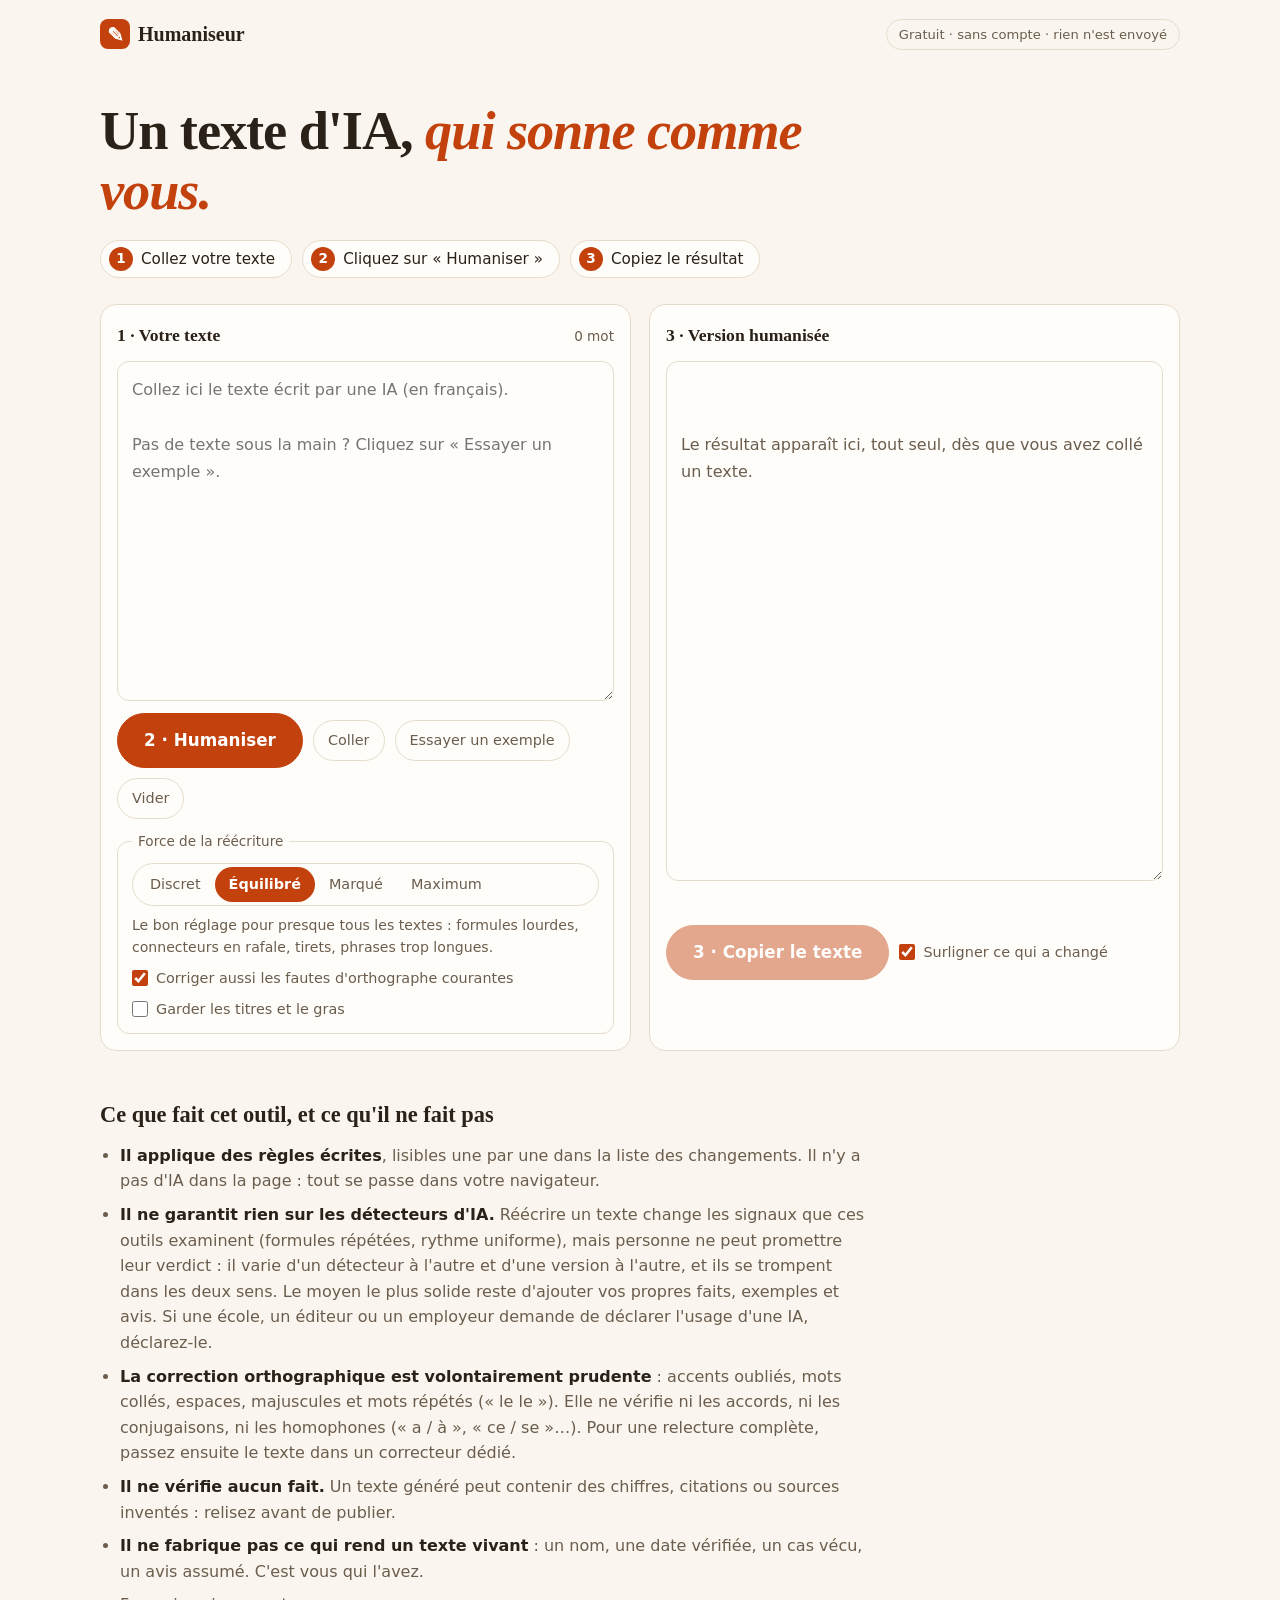
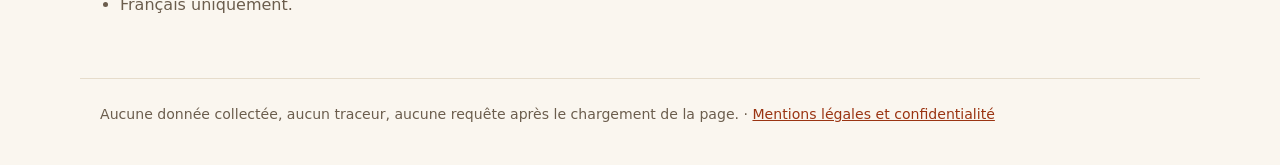
==== commit afec8660: "Ajoute la page mentions légales, confidentialité et conditions Page liée depuis le pied de page et a" ====
--- a/index.html
+++ b/index.html
@@ -94,7 +94,7 @@
 </main>
 
 <footer class="pied">
-  <p>Aucune donnée collectée, aucun traceur, aucune requête après le chargement de la page.</p>
+  <p>Aucune donnée collectée, aucun traceur, aucune requête après le chargement de la page. · <a href="mentions-legales.html">Mentions légales et confidentialité</a></p>
 </footer>
 <script src="moteur.js"></script>
 <script src="app.js"></script>
--- a/style.css
+++ b/style.css
@@ -86,3 +86,10 @@
 details.plus { margin-top: 26px; background: var(--carte); border: 1px solid var(--bord); border-radius: 14px; padding: 4px 16px 16px; }
 details.plus > summary { cursor: pointer; padding: 12px 0; font-weight: 700; font-family: var(--serif); font-size: 1.1rem; }
 details.plus .chiffres { margin-top: 16px; }
+
+a.logo { color: inherit; text-decoration: none; }
+.legal { max-width: 46rem; padding-top: 30px; display: grid; gap: 22px; }
+.legal h1 { font-size: clamp(1.8rem, 4.6vw, 2.6rem); }
+.legal h2 { font-family: var(--serif); font-size: 1.25rem; margin-bottom: 6px; }
+.legal ul { padding-left: 20px; display: grid; gap: 6px; }
+.legal a, .pied a { color: var(--accent-fonce); }
